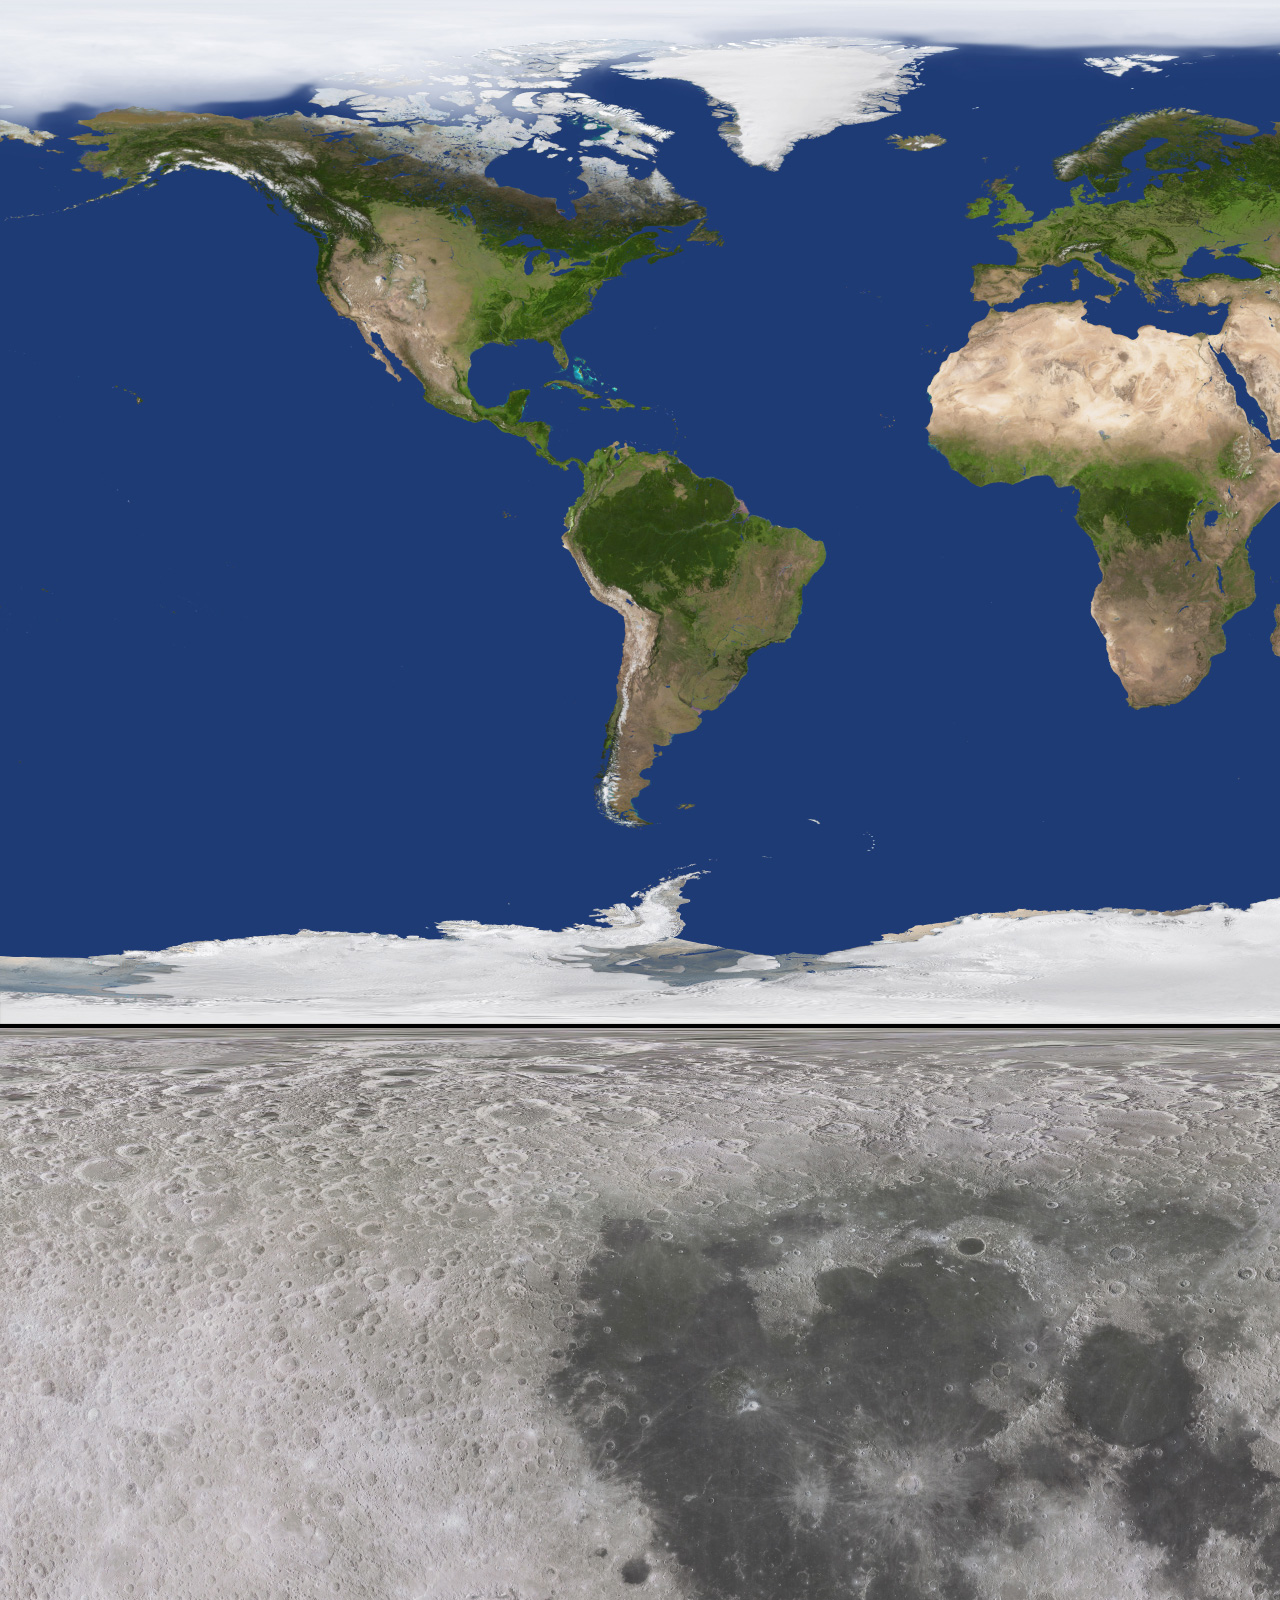
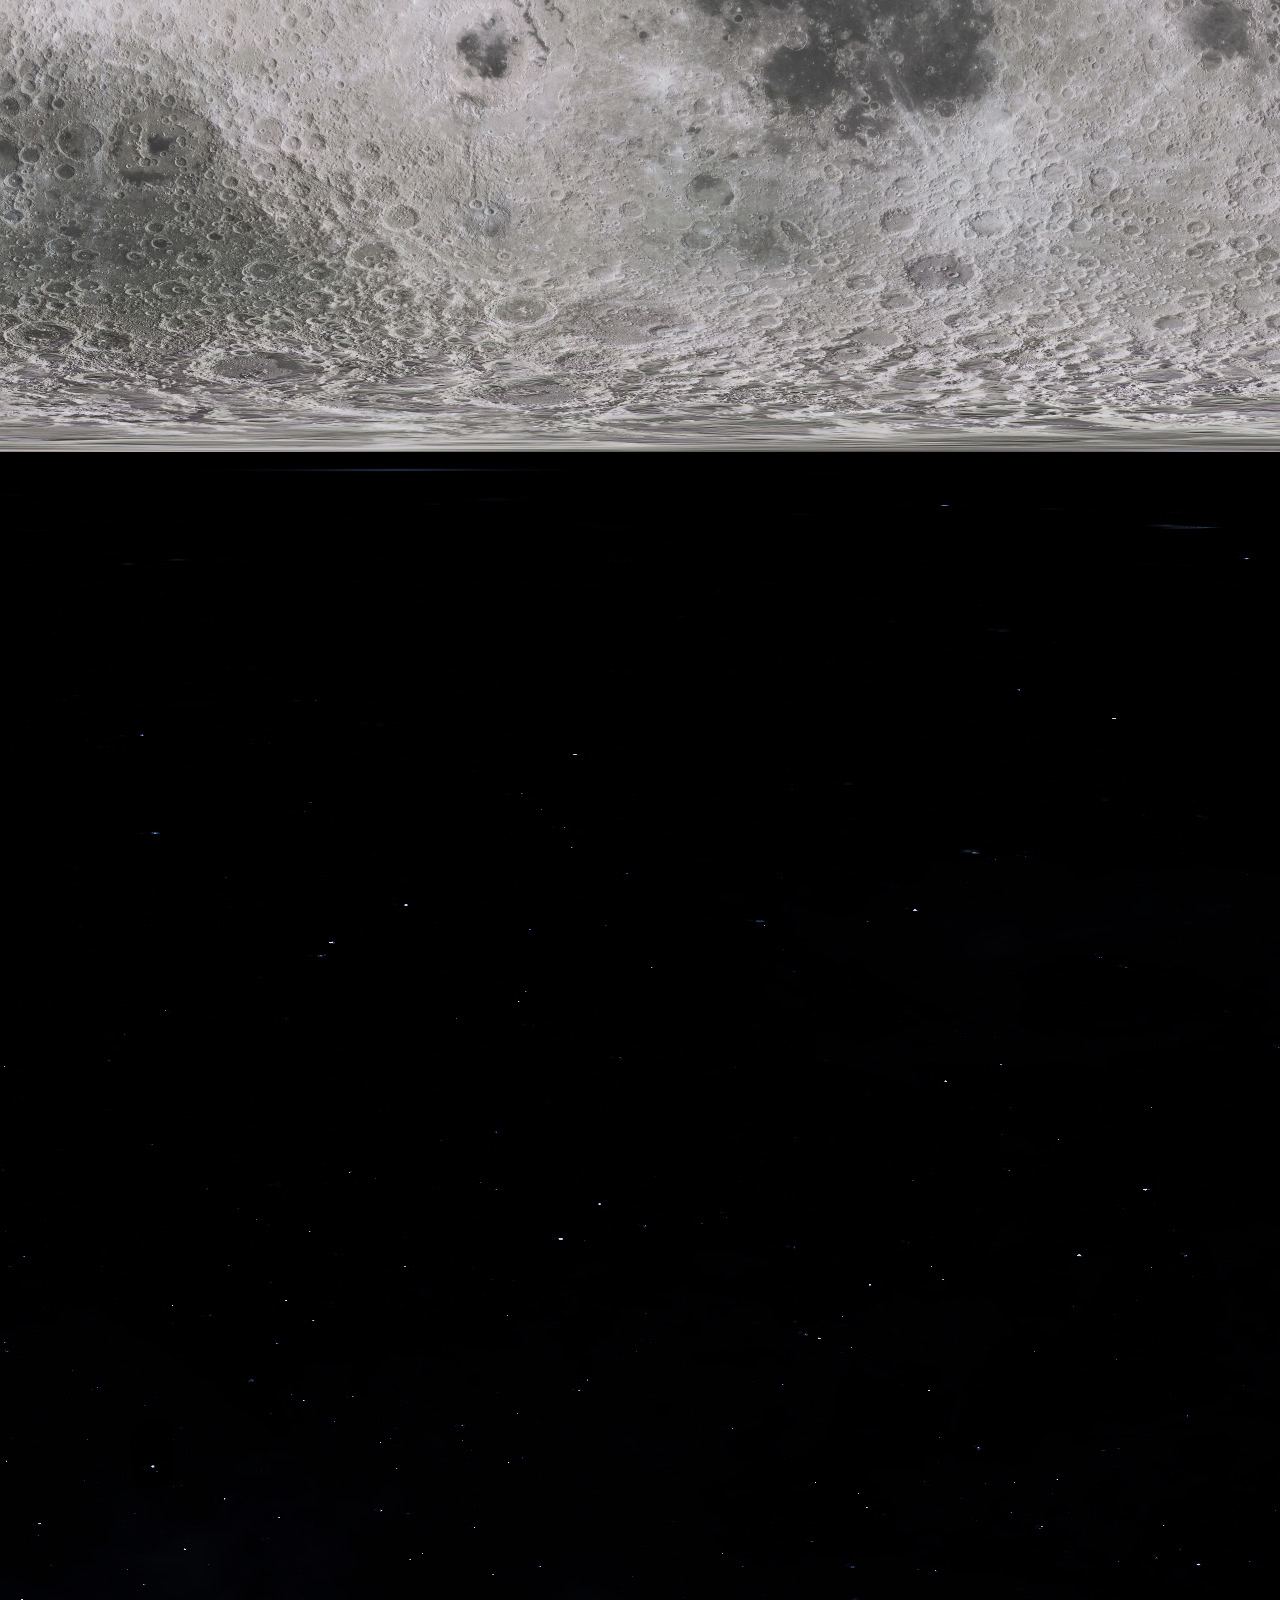
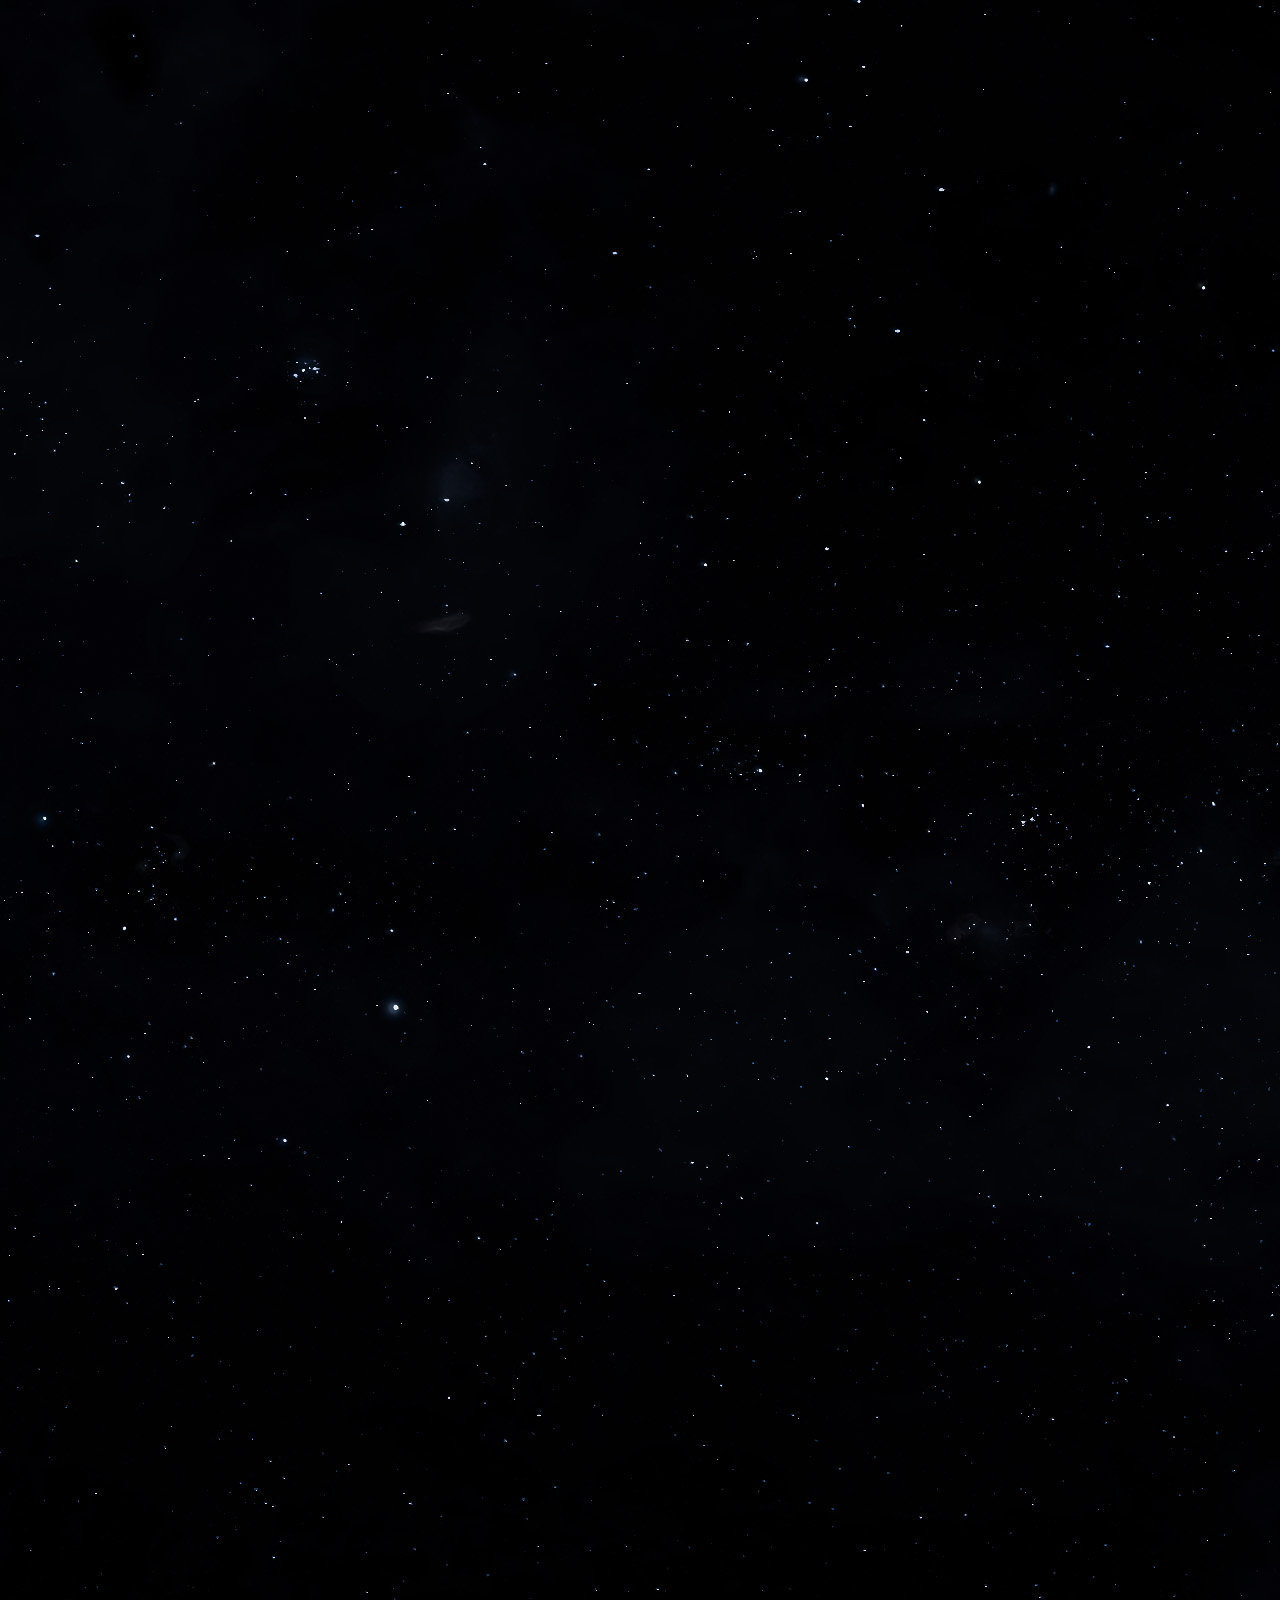
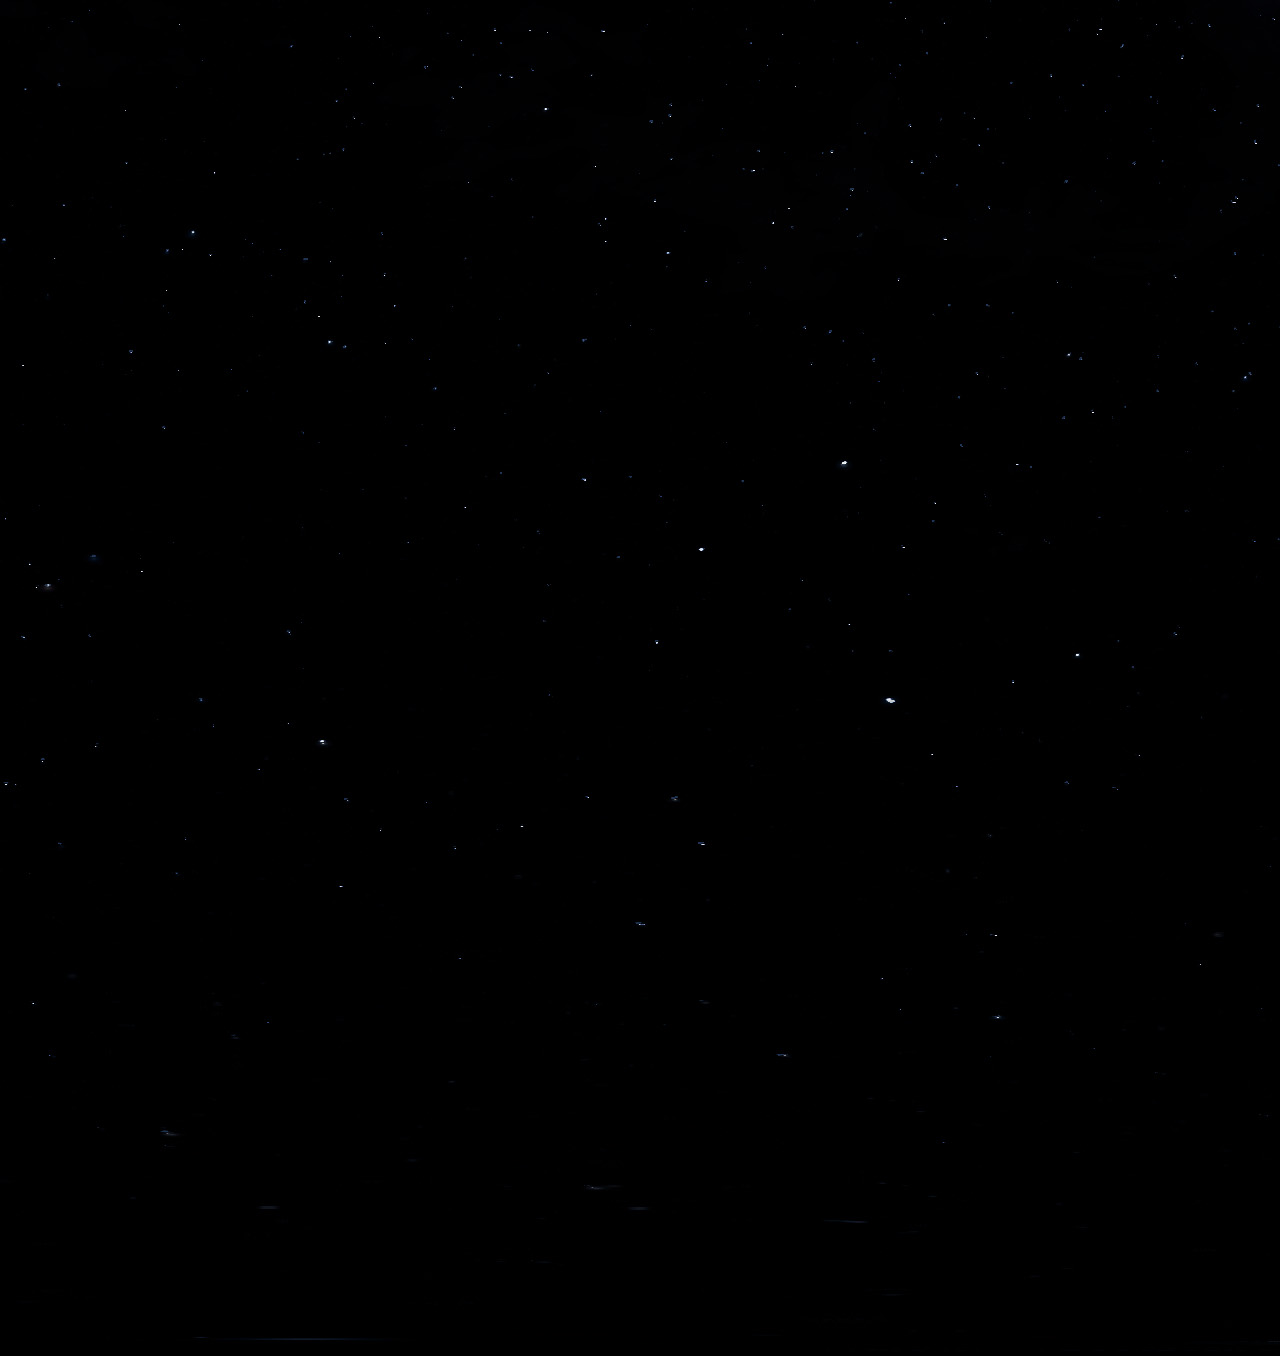
==== Assignment 4/index.html @ 4966a4df "Add Assignment 4 WebXR Earth-Moon System and README" ====
<!DOCTYPE html>
<html lang="en">

<head>
  <meta charset="UTF-8" />
  <meta name="viewport" content="width=device-width, initial-scale=1.0" />
  <title>WebXR Earth-Moon Orbital System</title>
  <script src="https://aframe.io/releases/1.4.0/aframe.min.js"></script>
  <style>
    body {
      margin: 0;
      padding: 0;
      overflow: hidden;
      background-color: #000;
    }
  </style>
</head>

<body>
  <a-scene>
    <!-- Asset Management -->
    <a-assets>
      <img id="earthTexture" src="earth.jpg" crossorigin="anonymous" />
      <img id="moonTexture" src="moon.jpg" crossorigin="anonymous" />
      <img id="skyTexture" src="stars.jpg" crossorigin="anonymous" />
    </a-assets>

    <!-- Background Space -->
    <a-sky src="#skyTexture"></a-sky>

    <!-- Lighting Setup -->
    <a-light type="ambient" color="#222"></a-light>
    <!-- Sun light coming from a specific direction -->
    <a-light type="directional" color="#fff" intensity="1.5" position="10 5 10"></a-light>

    <!-- Main Orbital System Wrapper -->
    <a-entity position="0 1.5 -6">

      <!-- Earth -->
      <!-- Earth rotates on its own axis continuously -->
      <a-sphere src="#earthTexture" radius="1.5"
        animation="property: rotation; to: 0 360 0; loop: true; dur: 10000; easing: linear">
      </a-sphere>

      <!-- Moon Orbit Pivot -->
      <!-- This entity acts as the pivot point at the center of the Earth. 
             Rotating it causes its child (the Moon) to revolve around the Earth. -->
      <a-entity animation="property: rotation; to: 0 360 0; loop: true; dur: 27000; easing: linear">

        <!-- Moon -->
        <!-- The Moon is offset by 'position' and rotates on its own axis. -->
        <a-sphere src="#moonTexture" radius="0.4" position="4 0 0"
          animation="property: rotation; to: 0 360 0; loop: true; dur: 27000; easing: linear">
        </a-sphere>

      </a-entity>

    </a-entity>

    <!-- Camera position -->
    <a-camera position="0 1.6 0"></a-camera>
  </a-scene>
</body>

</html>
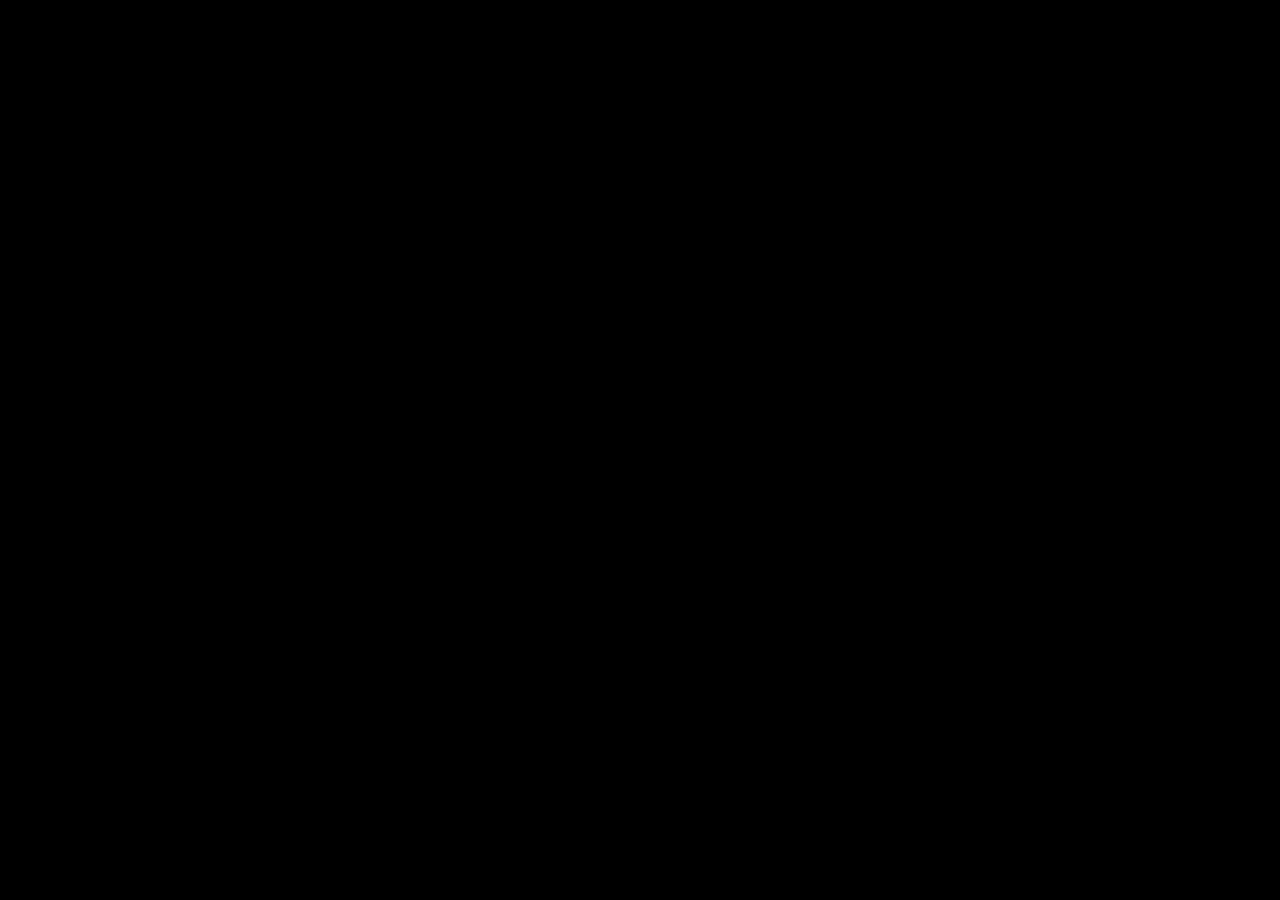
==== commit 75f9d101: "Enhance WebXR simulation: direct textures, lighting, and Sun addition" ====
--- a/Assignment 4/index.html
+++ b/Assignment 4/index.html
@@ -1,10 +1,9 @@
 <!DOCTYPE html>
 <html lang="en">
-
 <head>
   <meta charset="UTF-8" />
   <meta name="viewport" content="width=device-width, initial-scale=1.0" />
-  <title>WebXR Earth-Moon Orbital System</title>
+  <title>Enhanced WebXR Earth-Moon Orbital System</title>
   <script src="https://aframe.io/releases/1.4.0/aframe.min.js"></script>
   <style>
     body {
@@ -15,51 +14,52 @@
     }
   </style>
 </head>
+<body>
+  <a-scene background="color: #000000">
+    
+    <!-- Background Space directly applied to sky -->
+    <a-sky src="stars.jpg"></a-sky>
 
-<body>
-  <a-scene>
-    <!-- Asset Management -->
-    <a-assets>
-      <img id="earthTexture" src="earth.jpg" crossorigin="anonymous" />
-      <img id="moonTexture" src="moon.jpg" crossorigin="anonymous" />
-      <img id="skyTexture" src="stars.jpg" crossorigin="anonymous" />
-    </a-assets>
+    <!-- Ambient Light so the dark side of planets is still slightly visible -->
+    <a-light type="ambient" color="#222"></a-light>
+    
+    <!-- Sun Light coming from the Sun's position -->
+    <a-light type="point" color="#FFF" intensity="1.8" position="15 5 -10"></a-light>
+    <!-- Slight directional fill light -->
+    <a-light type="directional" color="#888" intensity="0.3" position="-5 -2 5"></a-light>
 
-    <!-- Background Space -->
-    <a-sky src="#skyTexture"></a-sky>
+    <!-- The distant Sun (Visual only) -->
+    <a-sphere src="sun.jpg" radius="4" position="15 5 -10" material="shader: flat; color: #FFF8D6" 
+              animation="property: rotation; to: 0 360 0; loop: true; dur: 40000; easing: linear">
+    </a-sphere>
 
-    <!-- Lighting Setup -->
-    <a-light type="ambient" color="#222"></a-light>
-    <!-- Sun light coming from a specific direction -->
-    <a-light type="directional" color="#fff" intensity="1.5" position="10 5 10"></a-light>
+    <!-- Main Orbital System Wrapper (Moved back a bit for better view) -->
+    <a-entity position="0 1.5 -8">
 
-    <!-- Main Orbital System Wrapper -->
-    <a-entity position="0 1.5 -6">
-
-      <!-- Earth -->
-      <!-- Earth rotates on its own axis continuously -->
-      <a-sphere src="#earthTexture" radius="1.5"
-        animation="property: rotation; to: 0 360 0; loop: true; dur: 10000; easing: linear">
+      <!-- Earth Entity -->
+      <!-- Earth rotates on its own axis continuously (10 seconds per rotation) -->
+      <a-sphere src="earth.jpg" radius="1.8"
+                animation="property: rotation; to: 0 360 0; loop: true; dur: 10000; easing: linear">
       </a-sphere>
 
       <!-- Moon Orbit Pivot -->
       <!-- This entity acts as the pivot point at the center of the Earth. 
-             Rotating it causes its child (the Moon) to revolve around the Earth. -->
-      <a-entity animation="property: rotation; to: 0 360 0; loop: true; dur: 27000; easing: linear">
+           Rotating it causes its child (the Moon) to revolve around the Earth. (20 seconds for full orbit) -->
+      <a-entity animation="property: rotation; to: 0 360 0; loop: true; dur: 20000; easing: linear">
 
-        <!-- Moon -->
-        <!-- The Moon is offset by 'position' and rotates on its own axis. -->
-        <a-sphere src="#moonTexture" radius="0.4" position="4 0 0"
-          animation="property: rotation; to: 0 360 0; loop: true; dur: 27000; easing: linear">
+        <!-- Moon Entity -->
+        <!-- The Moon is offset by 'position' and rotates on its own axis. 
+             (Made it spin faster: 5 seconds per rotation so you can easily see it rotating!) -->
+        <a-sphere src="moon.jpg" radius="0.45" position="4 0 0"
+                  animation="property: rotation; to: 0 360 0; loop: true; dur: 5000; easing: linear">
         </a-sphere>
 
       </a-entity>
 
     </a-entity>
 
-    <!-- Camera position -->
-    <a-camera position="0 1.6 0"></a-camera>
+    <!-- Camera setup to allow looking around -->
+    <a-camera position="0 2 0"></a-camera>
   </a-scene>
 </body>
-
 </html>
